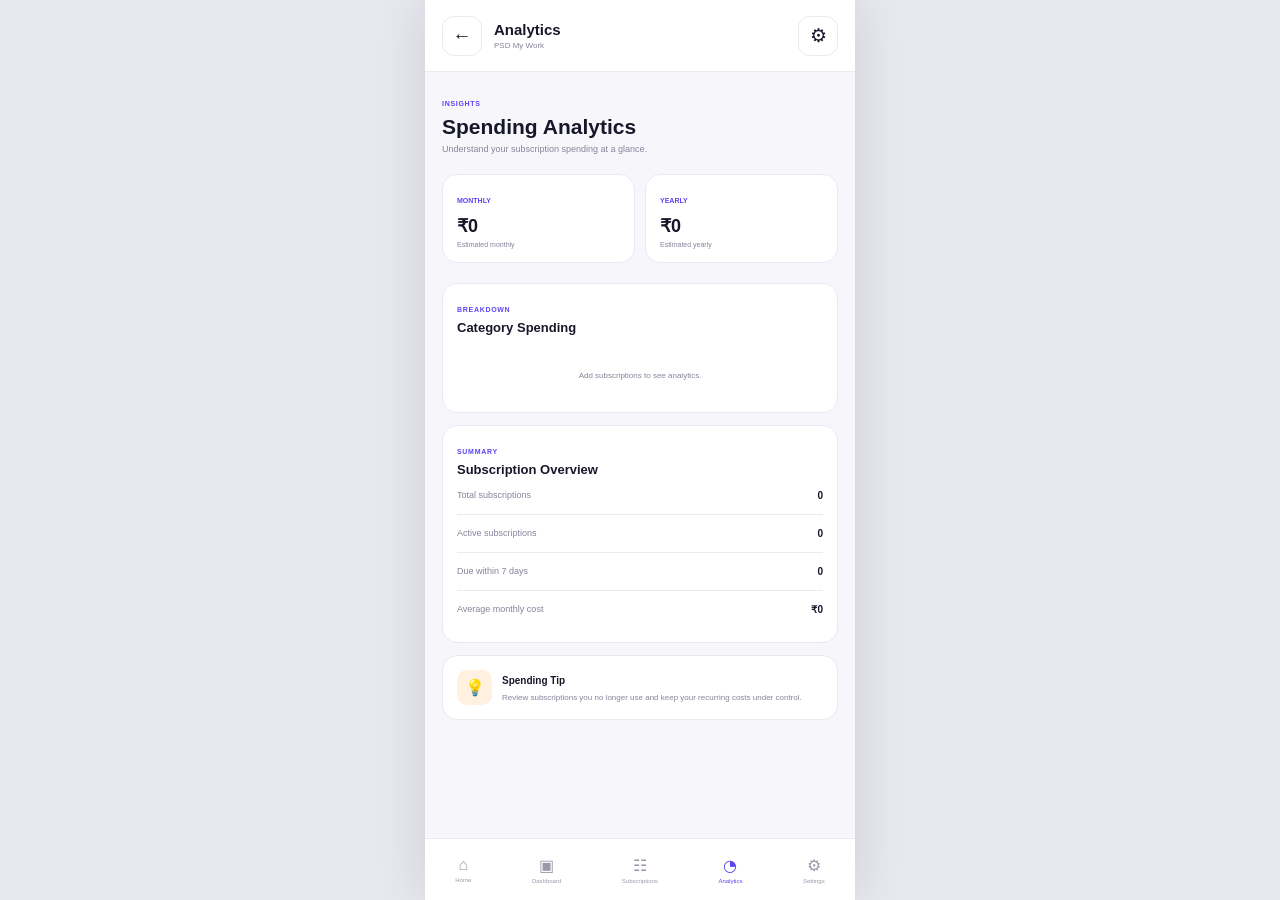
==== analytics.html @ c4a46599 "Add files via upload" ====
<!DOCTYPE html>
<html lang="en">
<head>
<meta charset="UTF-8">
<meta name="viewport" content="width=device-width, initial-scale=1.0">
<meta name="theme-color" content="#5b45f5">
<title>PSD My Work - Analytics</title>
<link rel="stylesheet" href="analytics.css">
</head>
<body>
<div class="app">
<header class="header">
<a class="back-btn" href="dashboard.html">←</a>
<div class="header-title"><h1>Analytics</h1><p>PSD My Work</p></div>
<a class="settings-btn" href="settings.html">⚙</a>
</header>

<main>
<section class="intro"><span>INSIGHTS</span><h2>Spending Analytics</h2><p>Understand your subscription spending at a glance.</p></section>

<section class="summary-grid">
<div class="summary"><span>MONTHLY</span><strong id="monthly">₹0</strong><small>Estimated monthly</small></div>
<div class="summary"><span>YEARLY</span><strong id="yearly">₹0</strong><small>Estimated yearly</small></div>
</section>

<section class="card">
<div class="card-title"><div><span>BREAKDOWN</span><h3>Category Spending</h3></div></div>
<div id="bars" class="bars"></div>
<div id="noData" class="no-data">Add subscriptions to see analytics.</div>
</section>

<section class="card">
<div class="card-title"><div><span>SUMMARY</span><h3>Subscription Overview</h3></div></div>
<div class="row"><span>Total subscriptions</span><strong id="total">0</strong></div>
<div class="row"><span>Active subscriptions</span><strong id="active">0</strong></div>
<div class="row"><span>Due within 7 days</span><strong id="due">0</strong></div>
<div class="row"><span>Average monthly cost</span><strong id="average">₹0</strong></div>
</section>

<section class="card tip"><div class="tip-icon">💡</div><div><strong>Spending Tip</strong><p>Review subscriptions you no longer use and keep your recurring costs under control.</p></div></section>
</main>

<nav class="bottom-nav">
<a href="index.html">⌂<small>Home</small></a>
<a href="dashboard.html">▣<small>Dashboard</small></a>
<a href="subscriptions.html">☷<small>Subscriptions</small></a>
<a href="analytics.html" class="active">◔<small>Analytics</small></a>
<a href="settings.html">⚙<small>Settings</small></a>
</nav>
</div>
<script src="analytics.js"></script>
</body>
</html>
---- analytics.css ----
*{box-sizing:border-box;margin:0;padding:0}
:root{--primary:#5b45f5;--text:#17172a;--muted:#85859a;--bg:#f7f7fb;--white:#fff;--border:#e9e9f1}
body{min-height:100vh;background:#e8e8ef;color:var(--text);font-family:Arial,Helvetica,sans-serif}
.app{width:100%;max-width:430px;min-height:100vh;margin:auto;background:var(--bg);padding-bottom:82px;position:relative}
.header{height:72px;padding:12px 17px;background:#fff;border-bottom:1px solid var(--border);display:flex;align-items:center;gap:12px;position:sticky;top:0;z-index:5}.back-btn,.settings-btn{width:40px;height:40px;border:1px solid var(--border);border-radius:12px;background:#fff;color:var(--text);display:grid;place-items:center;text-decoration:none;font-size:19px}.header-title{flex:1}.header-title h1{font-size:15px}.header-title p{font-size:8px;color:var(--muted);margin-top:3px}
main{padding:20px 17px}.intro span,.card-title span{font-size:7px;color:var(--primary);font-weight:800;letter-spacing:.7px}.intro h2{font-size:21px;margin-top:5px}.intro p{font-size:9px;color:var(--muted);margin-top:5px}
.summary-grid{display:grid;grid-template-columns:1fr 1fr;gap:10px;margin:20px 0}.summary{background:#fff;border:1px solid var(--border);border-radius:15px;padding:14px}.summary span{font-size:7px;color:var(--primary);font-weight:800}.summary strong{display:block;font-size:18px;margin-top:8px}.summary small{font-size:7px;color:var(--muted);display:block;margin-top:4px}
.card{background:#fff;border:1px solid var(--border);border-radius:15px;padding:14px;margin-bottom:12px}.card-title h3{font-size:13px;margin-top:4px}.bars{margin-top:18px;display:grid;gap:12px}.bar-row{display:grid;grid-template-columns:80px 1fr 45px;align-items:center;gap:8px}.bar-row label{font-size:8px}.bar-track{height:9px;background:#eeeef4;border-radius:10px;overflow:hidden}.bar-fill{height:100%;background:var(--primary);border-radius:10px}.bar-row strong{text-align:right;font-size:8px}.no-data{text-align:center;color:var(--muted);font-size:8px;padding:18px 0}
.row{display:flex;justify-content:space-between;padding:13px 0;border-bottom:1px solid var(--border);font-size:9px}.row:last-child{border-bottom:0}.row span{color:var(--muted)}.row strong{font-size:10px}
.tip{display:flex;gap:10px;align-items:flex-start}.tip-icon{width:35px;height:35px;border-radius:10px;background:#fff0df;display:grid;place-items:center}.tip strong{font-size:10px}.tip p{font-size:8px;color:var(--muted);line-height:1.5;margin-top:4px}
.bottom-nav{width:100%;max-width:430px;height:62px;position:fixed;bottom:0;left:50%;transform:translateX(-50%);background:#fff;border-top:1px solid var(--border);display:flex;align-items:center;justify-content:space-around;z-index:10}.bottom-nav a{color:#9999aa;text-decoration:none;text-align:center;font-size:16px}.bottom-nav a.active{color:var(--primary)}.bottom-nav small{display:block;margin-top:3px;font-size:6px}
@media(min-width:600px){.app{box-shadow:0 0 50px rgba(20,20,35,.12)}}
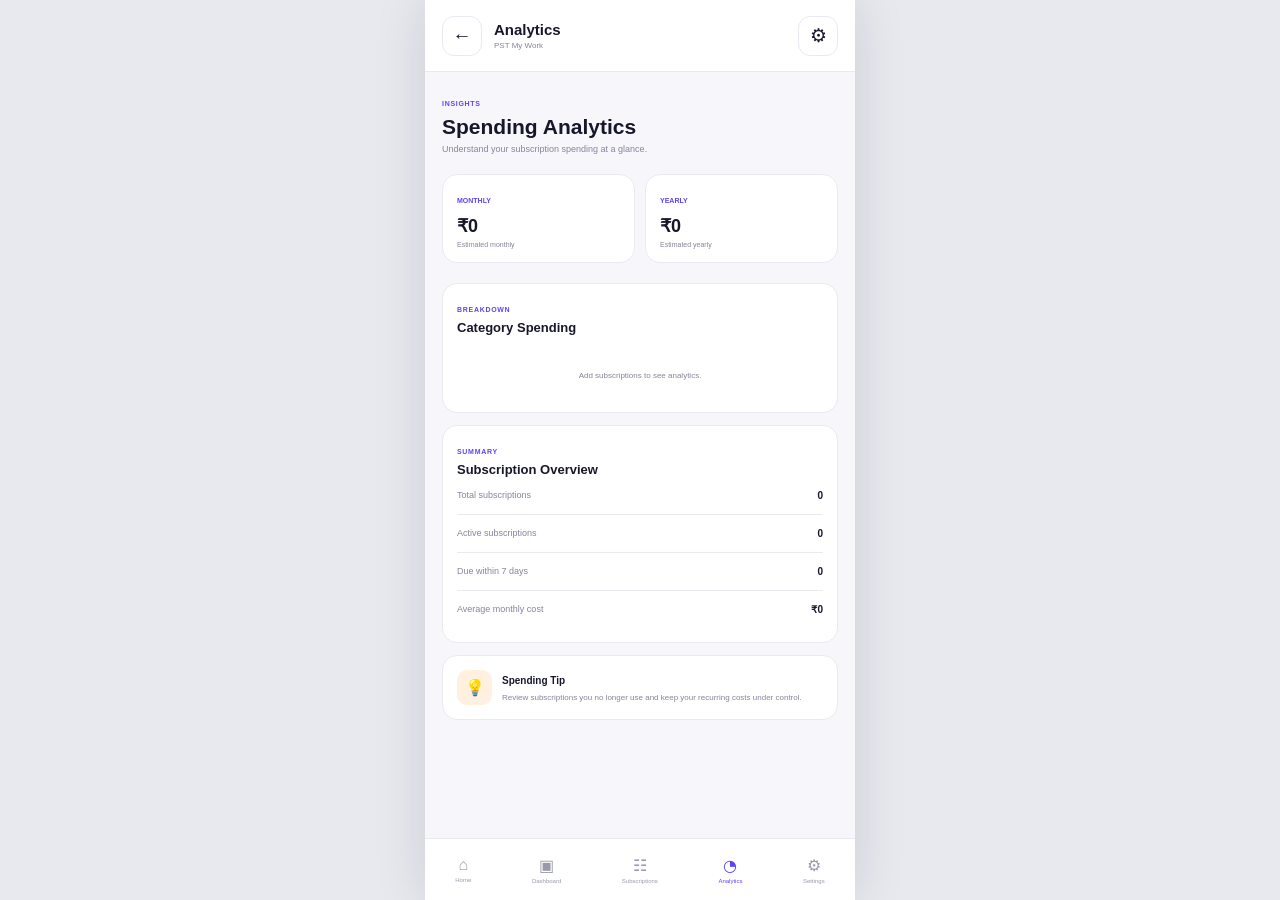
==== commit 98797607: "PSD replace to PST" ====
--- a/analytics.html
+++ b/analytics.html
@@ -4,14 +4,14 @@
 <meta charset="UTF-8">
 <meta name="viewport" content="width=device-width, initial-scale=1.0">
 <meta name="theme-color" content="#5b45f5">
-<title>PSD My Work - Analytics</title>
+<title>PST My Work - Analytics</title>
 <link rel="stylesheet" href="analytics.css">
 </head>
 <body>
 <div class="app">
 <header class="header">
 <a class="back-btn" href="dashboard.html">←</a>
-<div class="header-title"><h1>Analytics</h1><p>PSD My Work</p></div>
+<div class="header-title"><h1>Analytics</h1><p>PST My Work</p></div>
 <a class="settings-btn" href="settings.html">⚙</a>
 </header>
 
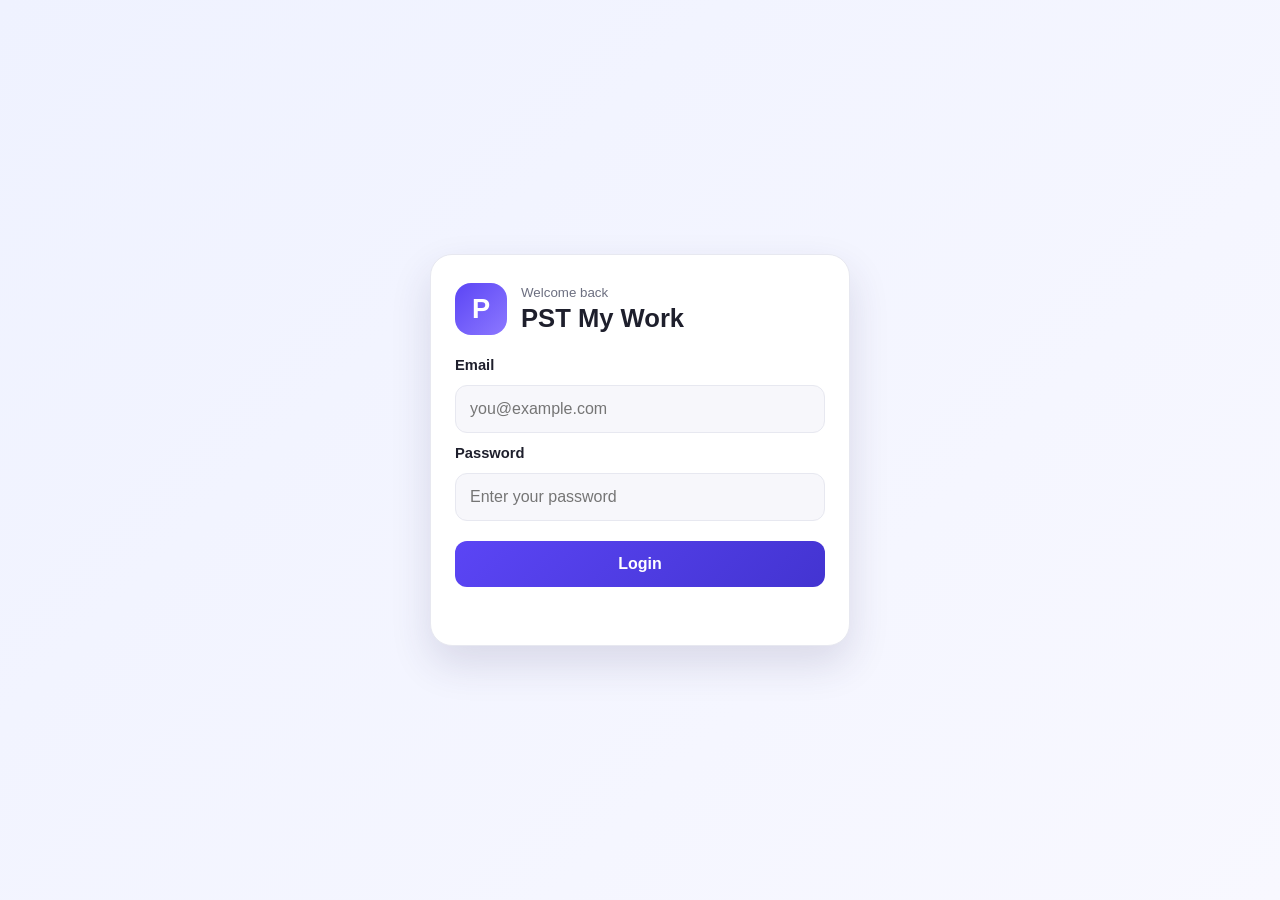
==== commit 18afb1cd: "add login file" ====
--- a/analytics.html
+++ b/analytics.html
@@ -6,6 +6,9 @@
 <meta name="theme-color" content="#5b45f5">
 <title>PST My Work - Analytics</title>
 <link rel="stylesheet" href="analytics.css">
+<link rel="stylesheet" href="theme.css">
+<script src="auth.js"></script>
+<script src="theme.js"></script>
 </head>
 <body>
 <div class="app">
--- a/theme.css
+++ b/theme.css
@@ -0,0 +1,12 @@
+html.dark{color-scheme:dark}
+html.dark body{background:#101018;color:#f3f3f7}
+html.dark .app{background:#101018;color:#f3f3f7}
+html.dark .header,html.dark .bottom-nav,html.dark .card,html.dark .stat-card,html.dark .summary,html.dark .feature-card,html.dark .step,html.dark .settings-card,html.dark .account-card,html.dark .form-card,html.dark .setting-row,html.dark .action-row,html.dark .quick-card,html.dark .subscription-card,html.dark .empty,html.dark .empty-state,html.dark .modal-box{background:#191923;color:#f3f3f7;border-color:#2d2d3b}
+html.dark .hero{background:#211f35;border-color:#393550}
+html.dark .header p,html.dark .header-title p,html.dark .muted,html.dark small,html.dark .stat-card small,html.dark .welcome p,html.dark .hero p,html.dark .feature-card p,html.dark .step p,html.dark .setting-info small,html.dark .account-details span{color:#aaaabd}
+html.dark input,html.dark select,html.dark textarea,html.dark .select,html.dark .form-card input{background:#191923;color:#f3f3f7;border-color:#3a3a4a}
+html.dark .back-btn,html.dark .settings-btn{background:#191923;color:#f3f3f7;border-color:#3a3a4a}
+html.dark .action-row:hover{background:#232330}
+html.dark .logout-btn{background:#191923;border-color:#63383e}
+html.dark .filter,html.dark .modal-head button{background:#232330;color:#f3f3f7;border-color:#3a3a4a}
+html.dark .bar-track{background:#30303e}
